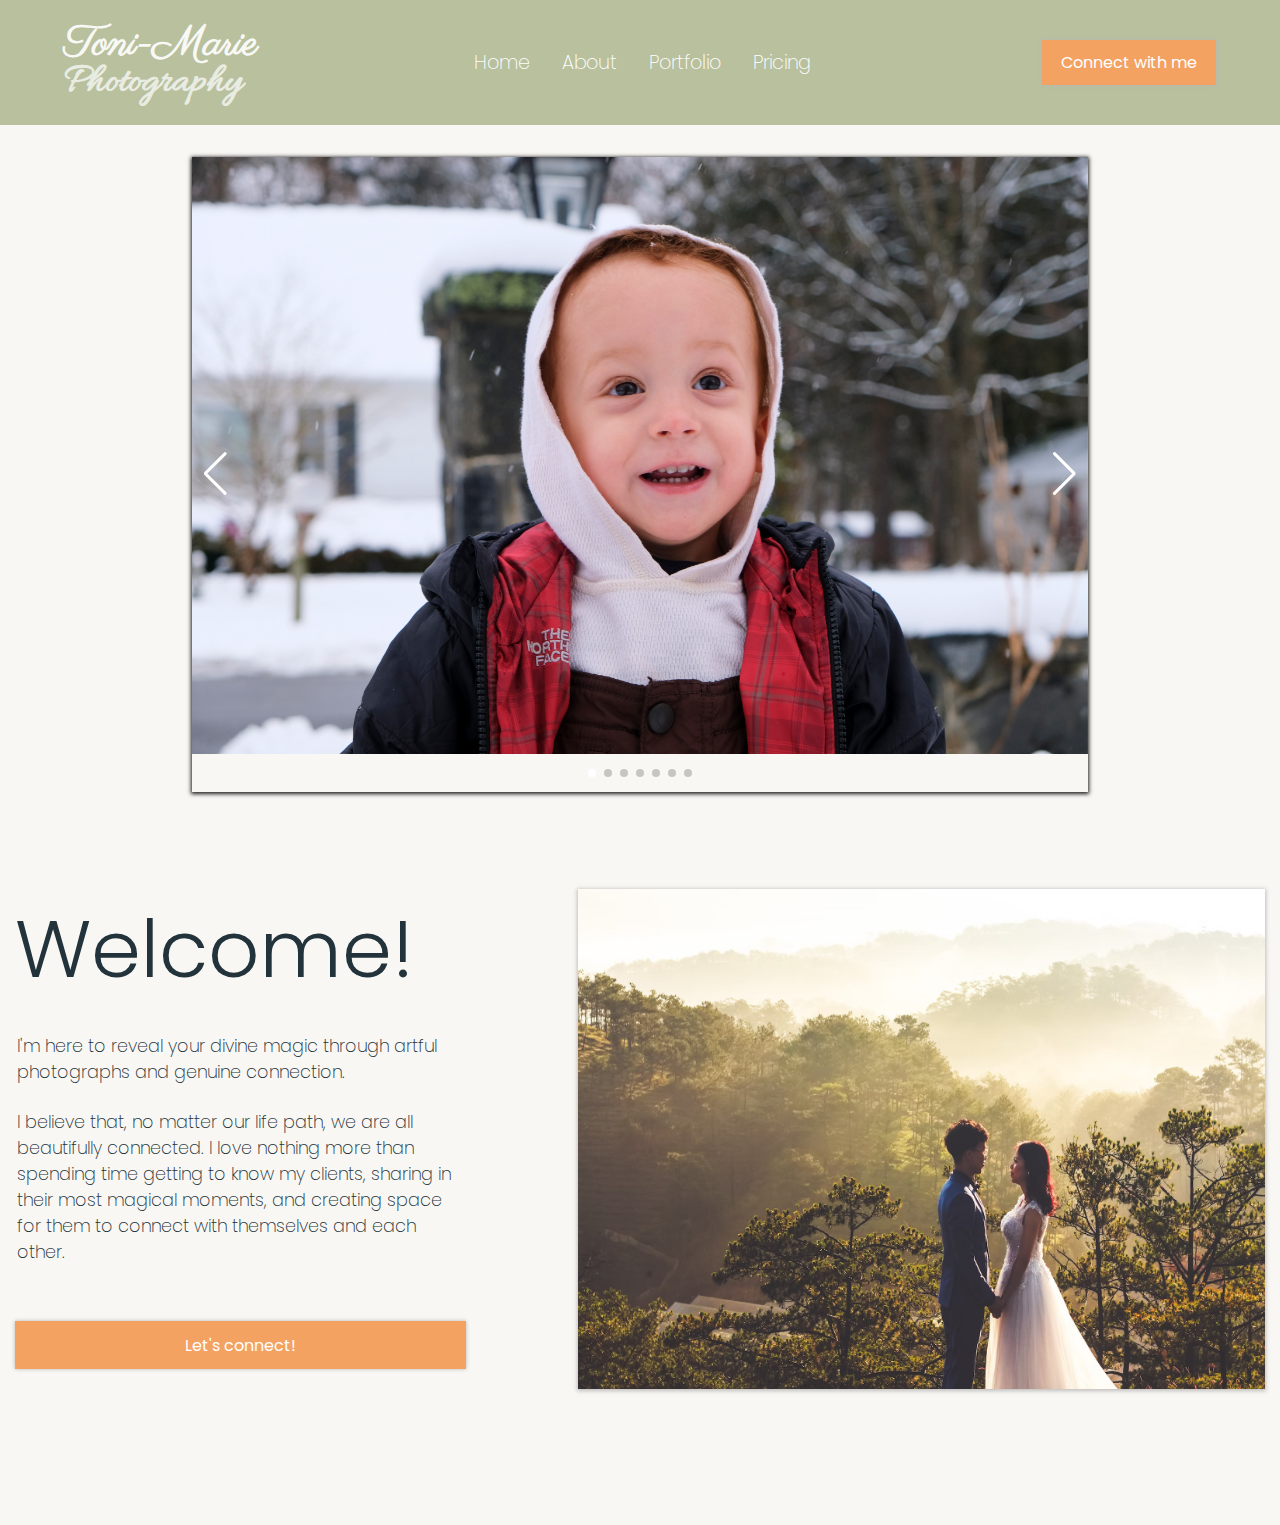
==== index.html @ c8ba49bc "Create Image slider section and Welcome section" ====
<!DOCTYPE html>
<html lang="en">
  <head>
    <meta charset="UTF-8" />
    <meta http-equiv="X-UA-Compatible" content="IE=edge" />
    <link rel="preconnect" href="https://fonts.googleapis.com" />
    <link rel="preconnect" href="https://fonts.gstatic.com" crossorigin />
    <link href="https://fonts.googleapis.com/css2?family=Poppins:wght@200;300;400;500;600;700&display=swap" rel="stylesheet" />

    <link rel="preconnect" href="https://fonts.googleapis.com" />
    <link rel="preconnect" href="https://fonts.gstatic.com" crossorigin />
    <link href="https://fonts.googleapis.com/css2?family=Parisienne&display=swap" rel="stylesheet" />

    <link rel="preconnect" href="https://fonts.googleapis.com" />
    <link rel="preconnect" href="https://fonts.gstatic.com" crossorigin />
    <link href="https://fonts.googleapis.com/css2?family=Allura&display=swap" rel="stylesheet" />
    <link rel="stylesheet" href="https://cdnjs.cloudflare.com/ajax/libs/font-awesome/6.3.0/css/all.min.css" integrity="sha512-SzlrxWUlpfuzQ+pcUCosxcglQRNAq/DZjVsC0lE40xsADsfeQoEypE+enwcOiGjk/bSuGGKHEyjSoQ1zVisanQ==" crossorigin="anonymous" referrerpolicy="no-referrer" />
    <link rel="stylesheet" href="https://cdn.jsdelivr.net/npm/swiper@9/swiper-bundle.min.css" />
    <link rel="stylesheet" href="styles.css" />
    <title>Toni-Marie Photography`</title>
  </head>

  <body>
    <!-- Main Header -->
    <header class="container">
      <section>
        <nav>
          <h3 class="logo-1">Toni-Marie</h3>
          <h3 class="logo-2">Photography</h3>
        </nav>
        <ul>
          <li><a href="">Home</a></li>
          <li><a href="">About</a></li>
          <li><a href="">Portfolio</a></li>
          <li><a href="">Pricing</a></li>
        </ul>
        <div class="connect">
          <i class="fa-brands fa-instagram"></i>
          <button>Connect with me</button>
        </div>
      </section>
    </header>
    <div class="sub-header">
      <!-- Slider main container -->
      <div class="swiper">
        <!-- Additional required wrapper -->
        <div class="swiper-wrapper">
          <!-- Slides -->
          <div class="swiper-slide"><img src="img/DSCF1040.jpg" alt="" /></div>
          <div class="swiper-slide"><img src="img/DSCF0300.jpg" alt="" /></div>
          <div class="swiper-slide"><img src="img/DSCF0718.jpg" alt="" /></div>
          <div class="swiper-slide"><img src="img/DSCF1180.jpg" alt="" /></div>
          <div class="swiper-slide"><img src="img/DSCF1024.jpg" alt="" /></div>
          <div class="swiper-slide"><img src="img/DSCF0288.jpg" alt="" /></div>
          <div class="swiper-slide"><img src="img/DSCF0572.jpg" alt="" /></div>
        </div>
        <!-- If we need pagination -->
        <div class="swiper-pagination"></div>

        <!-- If we need navigation buttons -->
        <div class="swiper-button-prev"></div>
        <div class="swiper-button-next"></div>
      </div>
    </div>
    <!-- Main -->
    <main>
      <div class="container">
        <div class="img-container">
          <div class="main-text">
            <h1>Welcome!</h1>
            <p>I'm here to reveal your divine magic through artful photographs and genuine connection.</p>
            <p>I believe that, no matter our life path, we are all beautifully connected. I love nothing more than spending time getting to know my clients, sharing in their most magical moments, and creating space for them to connect with themselves and each other.</p>
            <button>Let's connect!</button>
          </div>
          <img src="img/main-tmp.avif" alt="" />
        </div>
      </div>
    </main>
    <script src="https://cdn.jsdelivr.net/npm/swiper@9/swiper-bundle.min.js"></script>
    <script src="main.js"></script>
  </body>
</html>
---- styles.css ----
* {
  box-sizing: border-box;
  margin: 0;
  padding: 0;
}

/* UTILS */
body {
  font-family: "Poppins", sans-serif;
}

.container {
  max-width: 1250px;
  margin: 0 auto;
}

a {
  color: #fff;
  text-decoration: none;
  cursor: pointer;
}

li {
  list-style: none;
}

button {
  cursor: pointer;
  border: none;
  font-family: "Poppins", sans-serif;
  color: #fff;
  background-color: #f4a261;
  box-shadow: 0px 0.1px 4px 0.1px #b7b6b6;
}

/* HEADER SECTION*/
header {
  height: 125px;
  min-width: 100%;
  background: #b8c09e;
}

header section {
  display: flex;
  height: 100%;
  /* width: 1350px; */
  width: 90%;
  margin: 0 auto;
  justify-content: space-between;
  align-items: center;
}

nav {
  height: 100%;

  display: flex;
  flex-direction: column;
  justify-content: center;
}

.logo-1 {
  color: #fff;
  font-size: 2.6rem;
  opacity: 0.9;
  font-family: "Parisienne", cursive;
}

.logo-2 {
  color: #fff;
  font-size: 2.6rem;
  opacity: 0.7;
  font-family: "Allura", cursive;
  margin-top: -1rem;
}

ul {
  display: flex;
  gap: 2rem;
  font-size: 1.2rem;
  font-weight: 200;
}

ul li a:hover {
  color: #383838;
  border-bottom: 1px solid #383838;
}

.connect {
  display: flex;
  align-items: center;
}

header i {
  font-size: 1.5rem;
  color: #fff;
  cursor: pointer;
}

.connect button {
  margin-left: 1rem;
  padding: 0.6rem 1.2rem;
  font-size: 1rem;
}

button:hover {
  background-color: #ee9f5f;
}

/* Sub header */
.sub-header {
  padding-top: 2rem;
  height: 700px;
  width: 100%;
  background-color: #f9f7f3;

  display: flex;
  justify-content: center;
}

.swiper {
  width: 70%;
  height: 95%;
  box-shadow: 0px 1px 4px 1px #1d1d1c;
}

.swiper-slide img {
  width: 100%;
}

.swiper-button-prev,
.swiper-button-next {
  color: #fff;
}

.swiper-pagination-bullet-active {
  background-color: #fff;
}

/* Main */
main {
  height: 700px;
  background-color: #f9f7f3;
  margin: 0 auto;
}

.img-container {
  display: flex;
  justify-content: space-around;

  height: 700px;
  gap: 7rem;
  padding-top: 4rem;
}

.main-text {
  display: flex;
  flex-direction: column;
  height: 500px;
  gap: 1.5rem;
  color: #22333b;
}

.main-text h1 {
  font-size: 5rem;
  font-weight: 300;
}

.main-text p {
  font-size: 1.1rem;
  font-weight: 200;
  padding-left: 2px;
}

.main-text button {
  height: 48px;
  margin-top: 2rem;
  font-size: 1rem;
}

.img-container img {
  height: 500px;
  width: 55%;
  box-shadow: 0px 1px 4px 1px #bebebd;
}
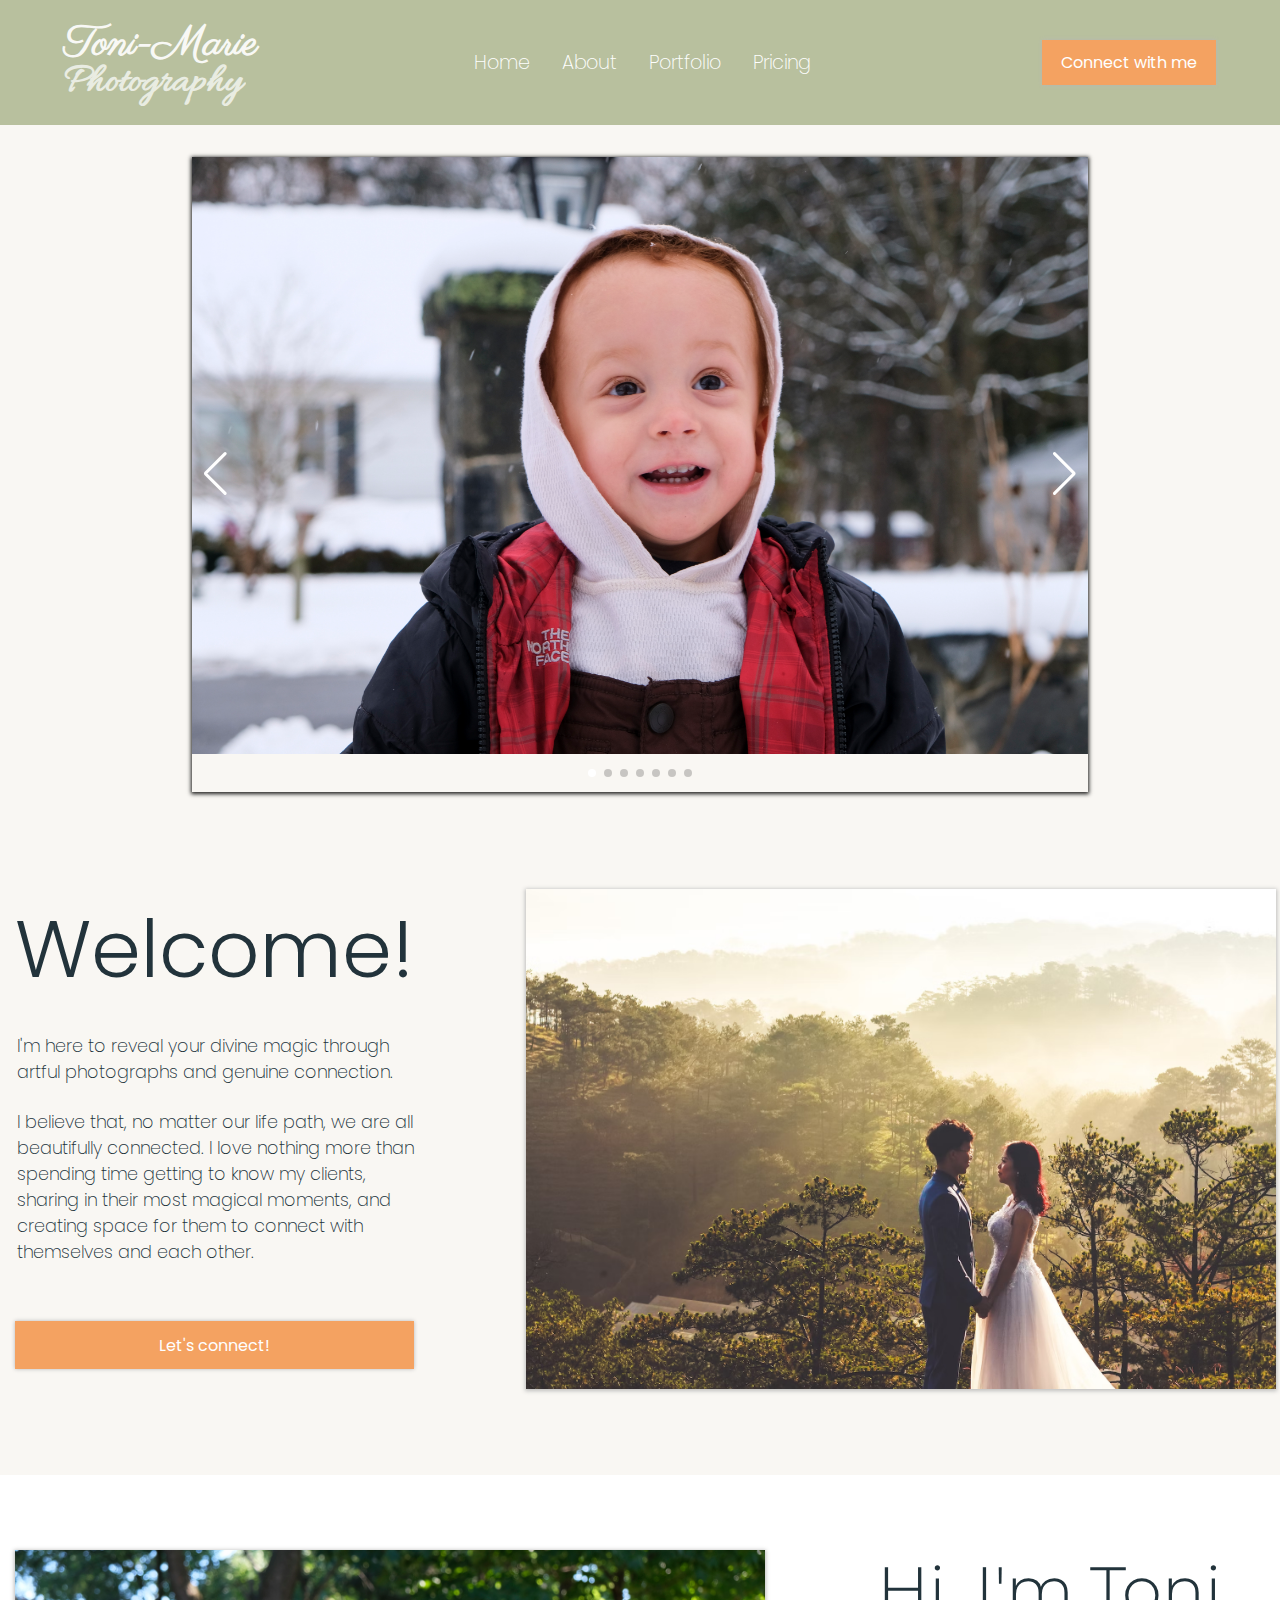
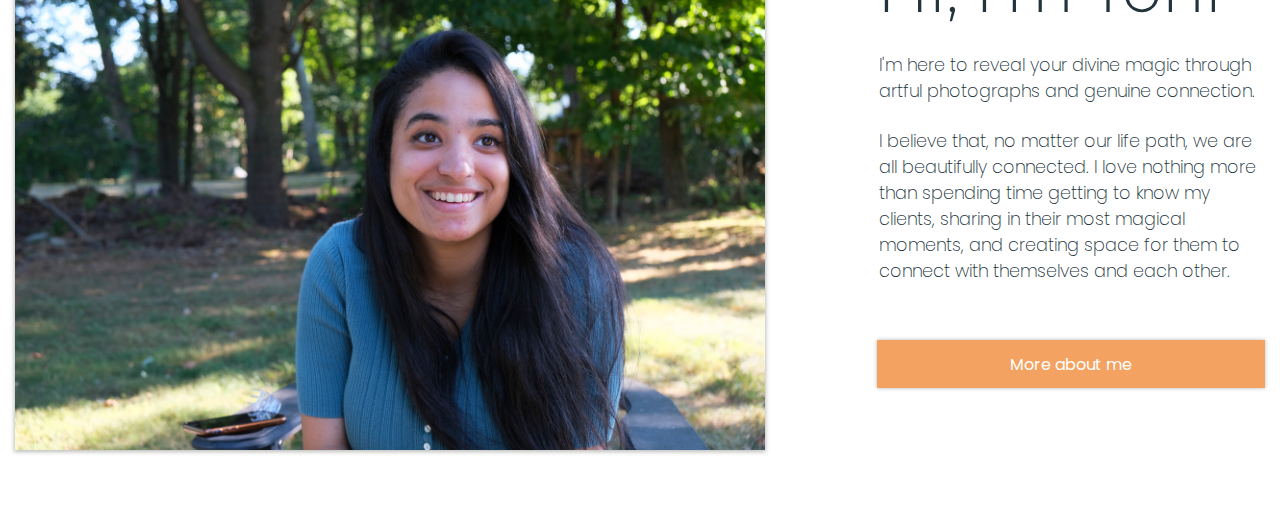
==== commit a71ecbc2: "Create and style About section" ====
--- a/index.html
+++ b/index.html
@@ -76,6 +76,17 @@
         </div>
       </div>
     </main>
+    <div class="about">
+      <div class="container">
+        <img src="img/DSCF0630.jpg" alt="" />
+        <div class="about-text">
+          <h1>Hi, I'm Toni</h1>
+          <p>I'm here to reveal your divine magic through artful photographs and genuine connection.</p>
+          <p>I believe that, no matter our life path, we are all beautifully connected. I love nothing more than spending time getting to know my clients, sharing in their most magical moments, and creating space for them to connect with themselves and each other.</p>
+          <button>More about me</button>
+        </div>
+      </div>
+    </div>
     <script src="https://cdn.jsdelivr.net/npm/swiper@9/swiper-bundle.min.js"></script>
     <script src="main.js"></script>
   </body>
--- a/styles.css
+++ b/styles.css
@@ -1,3 +1,5 @@
+@import url("https://fonts.googleapis.com/css2?family=Montserrat:wght@300;400;500;600;700&display=swap");
+
 * {
   box-sizing: border-box;
   margin: 0;
@@ -138,7 +140,7 @@
 
 /* Main */
 main {
-  height: 700px;
+  height: 650px;
   background-color: #f9f7f3;
   margin: 0 auto;
 }
@@ -147,7 +149,7 @@
   display: flex;
   justify-content: space-around;
 
-  height: 700px;
+  height: 650px;
   gap: 7rem;
   padding-top: 4rem;
 }
@@ -179,6 +181,52 @@
 
 .img-container img {
   height: 500px;
-  width: 55%;
+  width: 60%;
   box-shadow: 0px 1px 4px 1px #bebebd;
 }
+
+/* About */
+.about {
+  height: 650px;
+}
+
+.about .container {
+  height: 100%;
+  display: flex;
+  align-items: center;
+  justify-content: space-around;
+  gap: 7rem;
+  /* padding-top: 4rem; */
+}
+
+.about .container img {
+  height: 500px;
+  width: 60%;
+  box-shadow: 0px 1px 4px 1px #bebebd;
+}
+
+.about-text {
+  display: flex;
+  flex-direction: column;
+  height: 500px;
+  gap: 1.5rem;
+  color: #22333b;
+}
+
+.about-text h1 {
+  font-size: 4rem;
+  font-weight: 300;
+  font-family: "Montserrat", sans-serif;
+}
+
+.about-text p {
+  font-size: 1.1rem;
+  font-weight: 200;
+  padding-left: 2px;
+}
+
+.about-text button {
+  height: 48px;
+  margin-top: 2rem;
+  font-size: 1rem;
+}
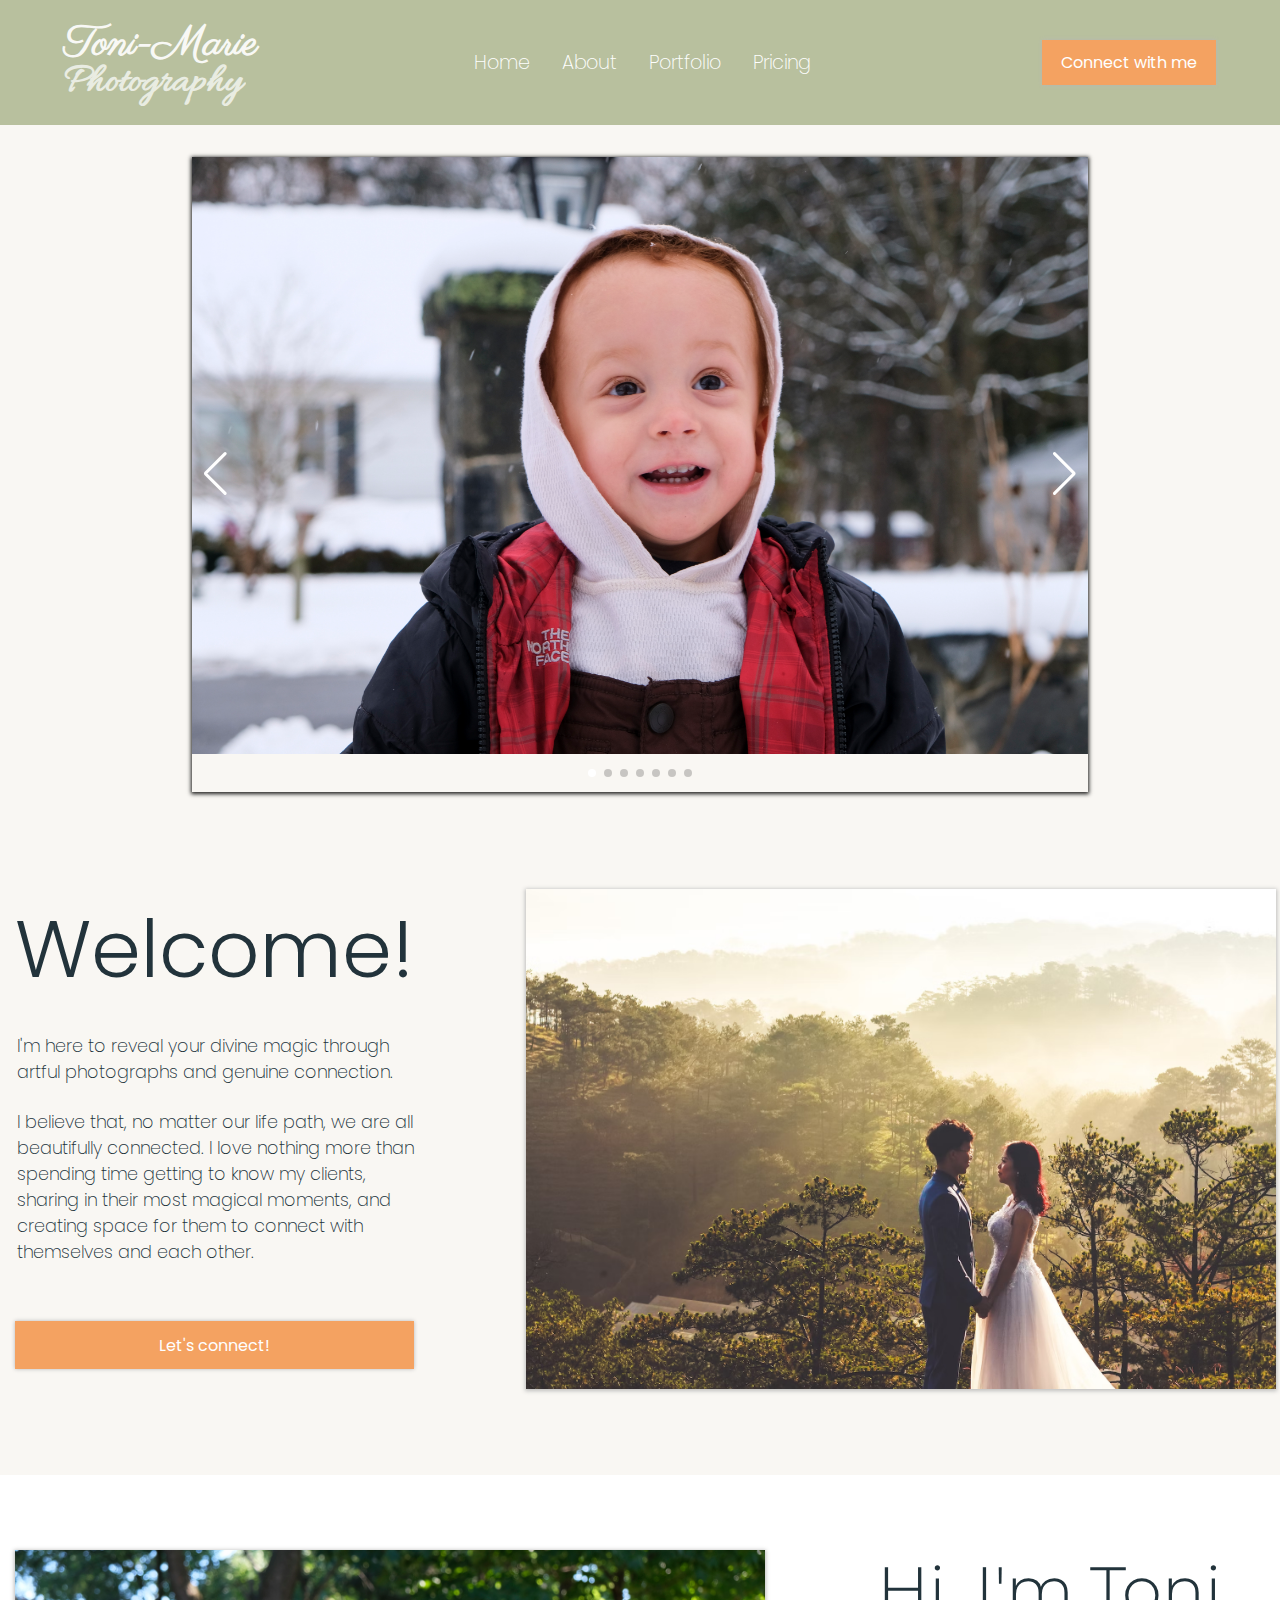
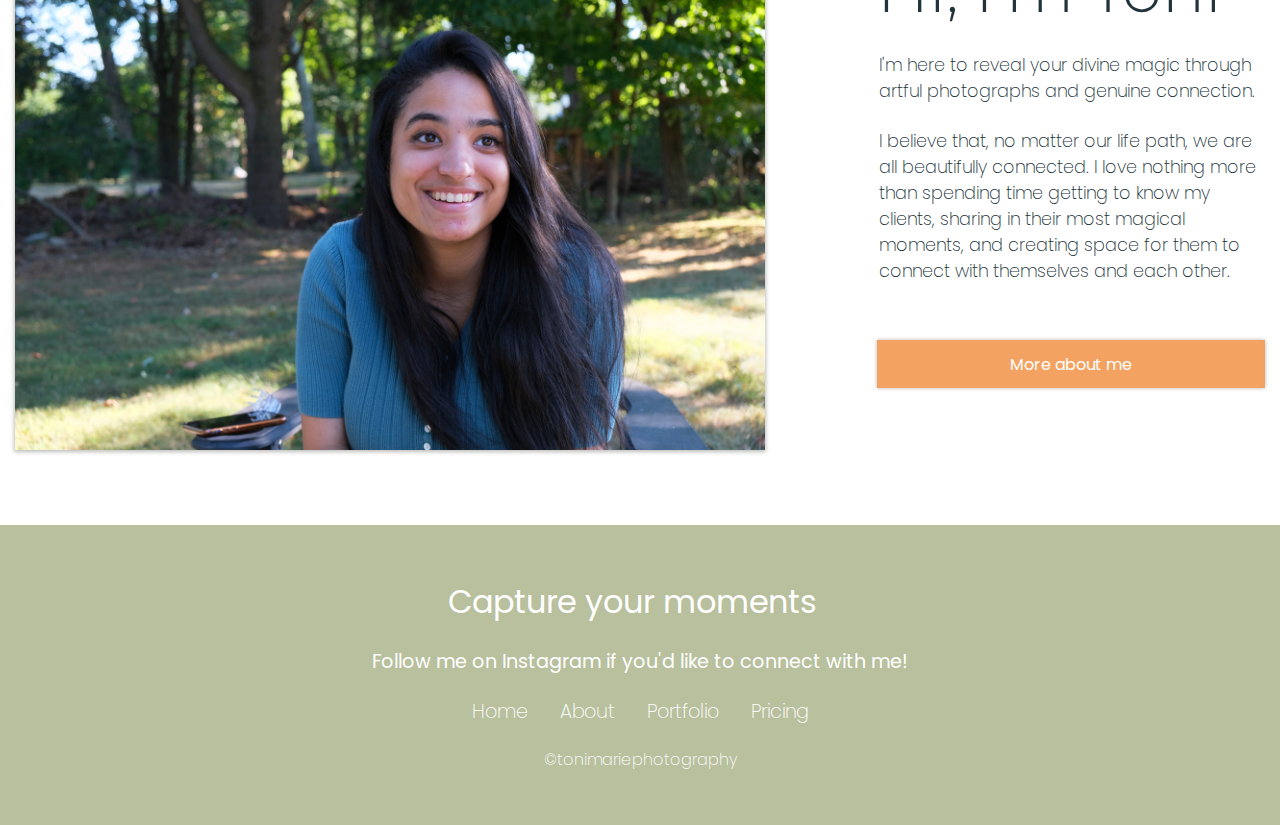
==== commit 24c55169: "Create and style Footer section" ====
--- a/index.html
+++ b/index.html
@@ -87,6 +87,22 @@
         </div>
       </div>
     </div>
+    <footer>
+      <div class="container">
+        <div class="capture">
+          <h2>Capture your moments</h2>
+          <i class="fa-regular fa-heart"></i>
+        </div>
+        <h3>Follow me on Instagram if you'd like to connect with me!</h3>
+        <ul>
+          <li><a href="">Home</a></li>
+          <li><a href="">About</a></li>
+          <li><a href="">Portfolio</a></li>
+          <li><a href="">Pricing</a></li>
+        </ul>
+        <p>©tonimariephotography</p>
+      </div>
+    </footer>
     <script src="https://cdn.jsdelivr.net/npm/swiper@9/swiper-bundle.min.js"></script>
     <script src="main.js"></script>
   </body>
--- a/styles.css
+++ b/styles.css
@@ -84,7 +84,7 @@
 
 ul li a:hover {
   color: #383838;
-  border-bottom: 1px solid #383838;
+  /* border-bottom: 1px solid #383838; */
 }
 
 .connect {
@@ -230,3 +230,44 @@
   margin-top: 2rem;
   font-size: 1rem;
 }
+
+/* Footer */
+footer {
+  background-color: #b8c09e;
+  height: 300px;
+}
+
+footer .container {
+  width: 100%;
+  height: 100%;
+  display: flex;
+  flex-direction: column;
+  justify-content: center;
+  align-items: center;
+  gap: 1.3rem;
+  color: #fff;
+}
+
+.capture {
+  display: flex;
+  align-items: center;
+  gap: 1rem;
+}
+
+.capture h2 {
+  font-size: 2rem;
+  font-weight: 400;
+}
+
+.capture i {
+  font-size: 1.5rem;
+}
+
+footer .container h3 {
+  font-size: 1.2rem;
+  font-weight: 400;
+}
+
+footer .container p {
+  font-weight: 200;
+}
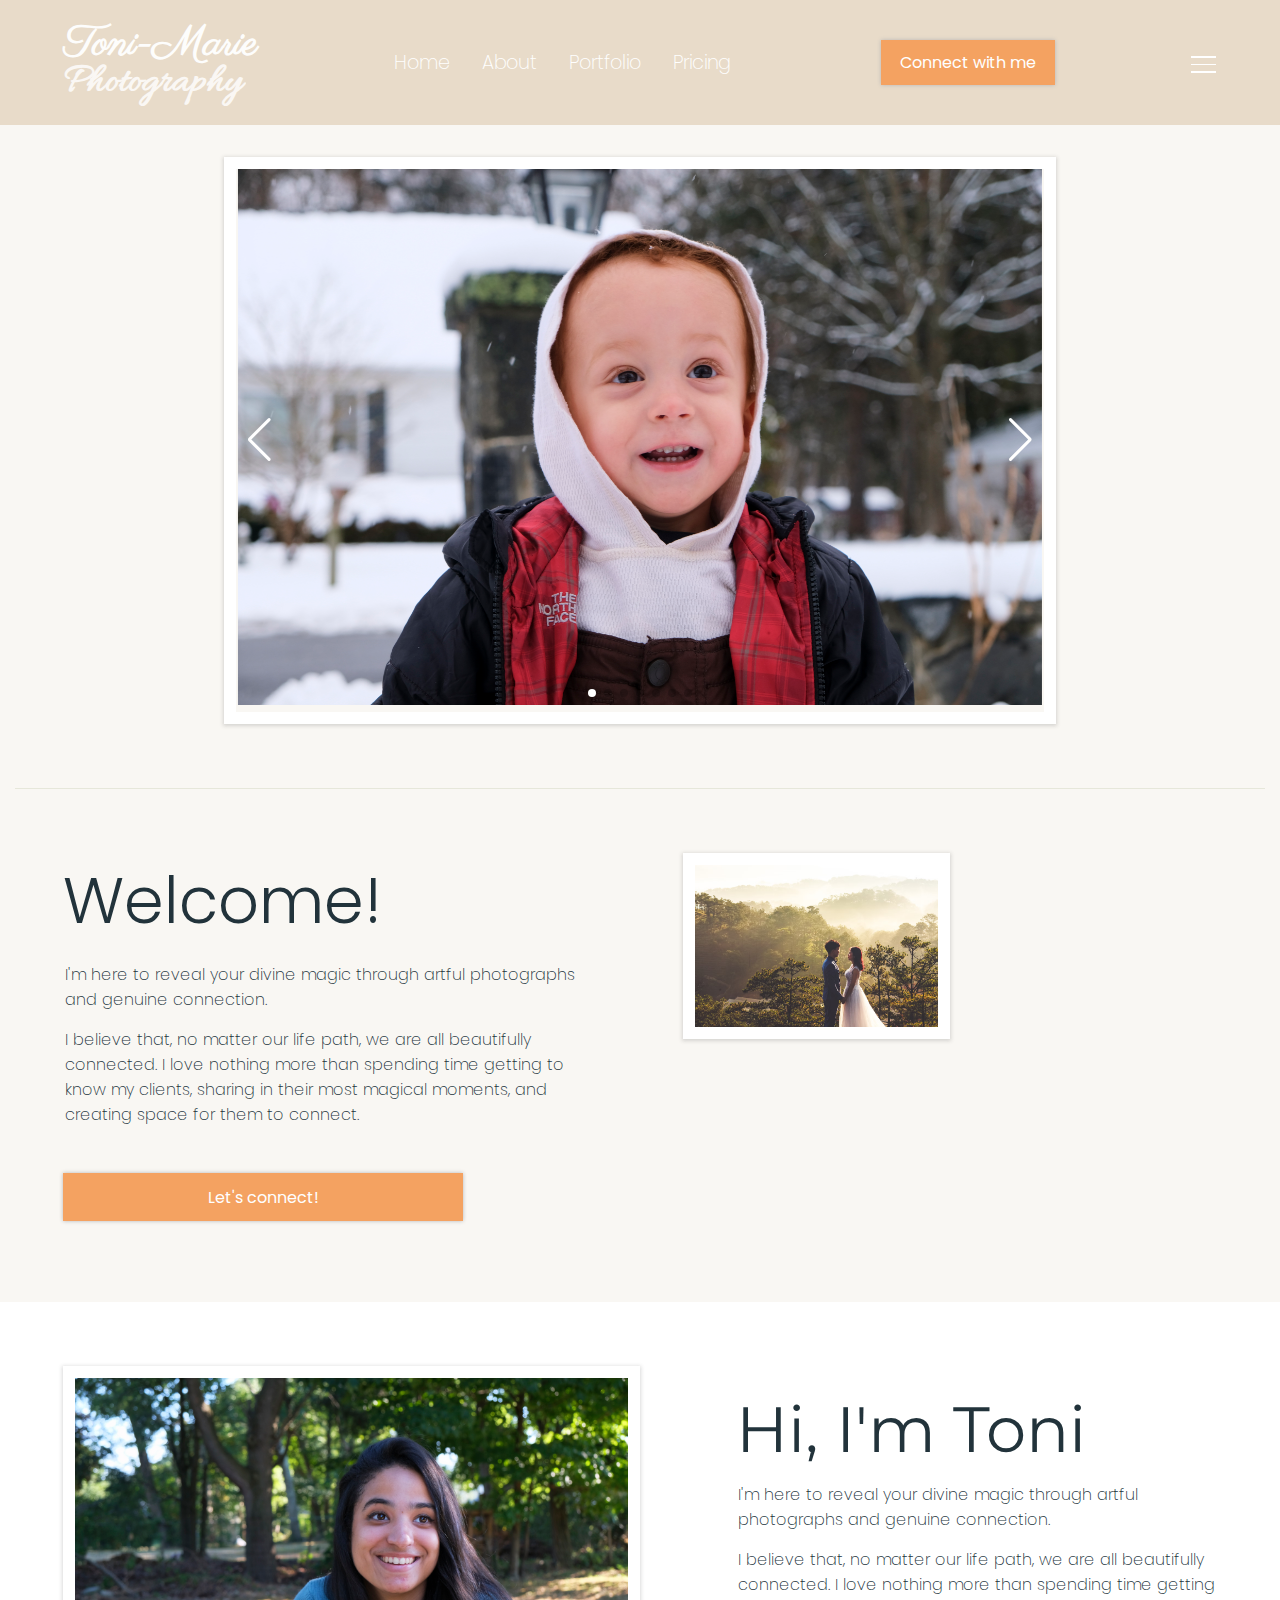
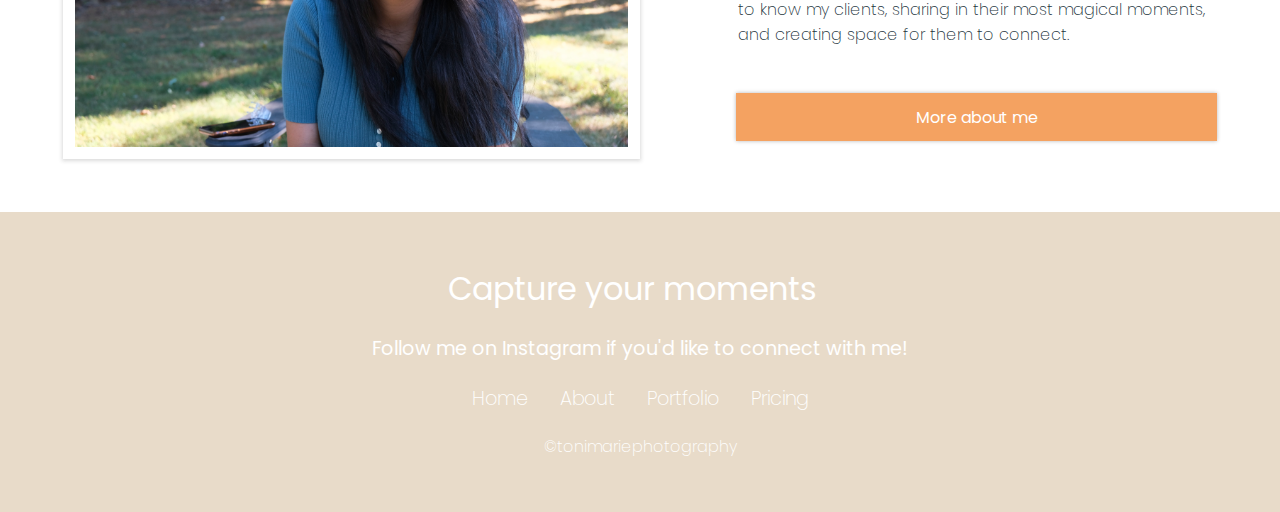
==== commit ac402f0a: "Fix website mobile and desktop responsiveness" ====
--- a/index.html
+++ b/index.html
@@ -1,6 +1,7 @@
 <!DOCTYPE html>
 <html lang="en">
   <head>
+    <meta name="viewport" content="width=device-width, initial-scale=1" />
     <meta charset="UTF-8" />
     <meta http-equiv="X-UA-Compatible" content="IE=edge" />
     <link rel="preconnect" href="https://fonts.googleapis.com" />
@@ -38,6 +39,9 @@
           <i class="fa-brands fa-instagram"></i>
           <button>Connect with me</button>
         </div>
+        <div class="hamburger" id="hamburger">
+          <div class="bar"></div>
+        </div>
       </section>
     </header>
     <div class="sub-header">
@@ -65,13 +69,13 @@
     <!-- Main -->
     <main>
       <div class="container">
-        <div class="img-container">
-          <div class="main-text">
-            <h1>Welcome!</h1>
-            <p>I'm here to reveal your divine magic through artful photographs and genuine connection.</p>
-            <p>I believe that, no matter our life path, we are all beautifully connected. I love nothing more than spending time getting to know my clients, sharing in their most magical moments, and creating space for them to connect with themselves and each other.</p>
-            <button>Let's connect!</button>
-          </div>
+        <div class="main-text">
+          <h1>Welcome!</h1>
+          <p>I'm here to reveal your divine magic through artful photographs and genuine connection.</p>
+          <p>I believe that, no matter our life path, we are all beautifully connected. I love nothing more than spending time getting to know my clients, sharing in their most magical moments, and creating space for them to connect.</p>
+          <button>Let's connect!</button>
+        </div>
+        <div class="main-img-container">
           <img src="img/main-tmp.avif" alt="" />
         </div>
       </div>
@@ -82,7 +86,7 @@
         <div class="about-text">
           <h1>Hi, I'm Toni</h1>
           <p>I'm here to reveal your divine magic through artful photographs and genuine connection.</p>
-          <p>I believe that, no matter our life path, we are all beautifully connected. I love nothing more than spending time getting to know my clients, sharing in their most magical moments, and creating space for them to connect with themselves and each other.</p>
+          <p>I believe that, no matter our life path, we are all beautifully connected. I love nothing more than spending time getting to know my clients, sharing in their most magical moments, and creating space for them to connect.</p>
           <button>More about me</button>
         </div>
       </div>
--- a/styles.css
+++ b/styles.css
@@ -39,7 +39,8 @@
 header {
   height: 125px;
   min-width: 100%;
-  background: #b8c09e;
+  /* background: #b8c09e; */
+  background: #e8dbc9;
 }
 
 header section {
@@ -63,19 +64,19 @@
 .logo-1 {
   color: #fff;
   font-size: 2.6rem;
-  opacity: 0.9;
+  opacity: 0.95;
   font-family: "Parisienne", cursive;
 }
 
 .logo-2 {
   color: #fff;
   font-size: 2.6rem;
-  opacity: 0.7;
+  opacity: 0.8;
   font-family: "Allura", cursive;
   margin-top: -1rem;
 }
 
-ul {
+header ul {
   display: flex;
   gap: 2rem;
   font-size: 1.2rem;
@@ -111,7 +112,9 @@
 /* Sub header */
 .sub-header {
   padding-top: 2rem;
-  height: 700px;
+  padding-bottom: 4rem;
+
+  height: auto;
   width: 100%;
   background-color: #f9f7f3;
 
@@ -120,13 +123,15 @@
 }
 
 .swiper {
-  width: 70%;
-  height: 95%;
-  box-shadow: 0px 1px 4px 1px #1d1d1c;
+  width: 65%;
+  height: 625px;
+  border: 12px solid white;
+  box-shadow: 0px 1px 4px 1px #1d1d1c29;
 }
 
 .swiper-slide img {
-  width: 100%;
+  width: 99.5%;
+  margin-left: 2px;
 }
 
 .swiper-button-prev,
@@ -140,18 +145,21 @@
 
 /* Main */
 main {
-  height: 650px;
+  /* height: 690px; */
+  padding-bottom: 4rem;
   background-color: #f9f7f3;
   margin: 0 auto;
 }
 
-.img-container {
+main .container {
+  margin: 0 auto;
   display: flex;
   justify-content: space-around;
 
-  height: 650px;
+  /* height: 650px; */
   gap: 7rem;
   padding-top: 4rem;
+  border-top: 1px solid #b8c09e4a;
 }
 
 .main-text {
@@ -179,10 +187,10 @@
   font-size: 1rem;
 }
 
-.img-container img {
+main .container img {
   height: 500px;
-  width: 60%;
-  box-shadow: 0px 1px 4px 1px #bebebd;
+  border: 12px solid white;
+  box-shadow: 0px 1px 4px 1px #1d1d1c29;
 }
 
 /* About */
@@ -193,19 +201,21 @@
 .about .container {
   height: 100%;
   display: flex;
-  align-items: center;
+  /* align-items: center; */
   justify-content: space-around;
   gap: 7rem;
-  /* padding-top: 4rem; */
+  padding-top: 4rem;
 }
 
 .about .container img {
   height: 500px;
   width: 60%;
-  box-shadow: 0px 1px 4px 1px #bebebd;
+  border: 12px solid white;
+  box-shadow: 0px 1px 4px 1px #1d1d1c29;
 }
 
 .about-text {
+  padding-top: 1.5rem;
   display: flex;
   flex-direction: column;
   height: 500px;
@@ -215,7 +225,7 @@
 
 .about-text h1 {
   font-size: 4rem;
-  font-weight: 300;
+  font-weight: 400;
   font-family: "Montserrat", sans-serif;
 }
 
@@ -233,7 +243,7 @@
 
 /* Footer */
 footer {
-  background-color: #b8c09e;
+  background: #e8dbc9;
   height: 300px;
 }
 
@@ -268,6 +278,379 @@
   font-weight: 400;
 }
 
+footer ul {
+  display: flex;
+  gap: 2rem;
+  font-size: 1.2rem;
+  font-weight: 200;
+}
+
 footer .container p {
   font-weight: 200;
 }
+
+/* HAMBURGER */
+.hamburger {
+  display: block;
+  width: 25px;
+  height: 25px;
+  cursor: pointer;
+  background-color: #fff;
+
+  appearance: none;
+  background: none;
+  outline: none;
+  border: none;
+}
+
+.hamburger .bar,
+.hamburger:after,
+.hamburger:before {
+  content: "";
+  display: block;
+  width: 100%;
+  height: 1.5px;
+  background-color: #fff;
+  margin: 6px 0px;
+  transition: 0.4s;
+}
+
+/* Small Laptops */
+@media (max-width: 1360px) {
+  /* Swiper */
+  .swiper {
+    height: fit-content;
+  }
+
+  /* Main */
+  main .container {
+    gap: 6rem;
+    padding: 0 3rem;
+    padding-top: 4rem;
+    height: 450px;
+  }
+
+  .main-text {
+    gap: 0.9rem;
+  }
+
+  .main-text h1 {
+    font-size: 4rem;
+  }
+
+  .main-text p {
+    font-size: 1rem;
+  }
+
+  main .container img {
+    height: fit-content;
+    width: 50%;
+  }
+
+  .main-text button {
+    width: 25rem;
+  }
+
+  /* About */
+  .about {
+    height: 510px;
+    padding-bottom: 4rem;
+  }
+
+  .about .container img {
+    height: fit-content;
+    width: 50%;
+  }
+
+  .about .container {
+    gap: 6rem;
+    padding: 0 3rem;
+    padding-top: 4rem;
+  }
+
+  .about-text {
+    gap: 0.9rem;
+  }
+
+  .about-text h1 {
+    font-size: 4rem;
+  }
+
+  .about-text p {
+    font-size: 1rem;
+  }
+}
+
+@media (max-width: 1200px) {
+  /* Main */
+  .main-text h1 {
+    font-size: 3.5rem;
+  }
+
+  .main-text p {
+    font-size: 0.9rem;
+  }
+
+  .main-text button {
+    margin-top: 1rem;
+  }
+
+  /* About */
+  .about {
+    height: 480px;
+    padding-bottom: 4rem;
+  }
+
+  .about-text h1 {
+    font-size: 3.5rem;
+  }
+
+  .about-text p {
+    font-size: 0.9rem;
+  }
+
+  .about-text button {
+    margin-top: 1rem;
+  }
+}
+
+@media (max-width: 1075px) {
+  .swiper {
+    margin-top: 2rem;
+  }
+
+  main .container img {
+    margin-top: 1rem;
+  }
+
+  .about .container img {
+    margin-top: 1rem;
+  }
+}
+
+@media (max-width: 1010px) {
+  header ul {
+    display: none;
+  }
+}
+
+@media (max-width: 1000px) {
+  /* MAIN */
+  main {
+    height: 1000px;
+  }
+
+  main .container {
+    flex-direction: column;
+    align-items: center;
+    justify-content: center;
+    /* border: 1px solid red; */
+    height: 100%;
+    gap: 2rem;
+    /* padding-bottom: 4rem; */
+  }
+
+  .main-text {
+    align-items: center;
+    width: 500px;
+    text-align: center;
+    /* height: 500px; */
+  }
+
+  main .container img {
+    height: 500px;
+    width: 90%;
+    box-shadow: 0px 1px 4px 1px #bebebd;
+  }
+
+  /* ABOUT */
+  .about {
+    height: 900px;
+  }
+
+  .about .container {
+    flex-direction: column;
+    align-items: center;
+    justify-content: center;
+    /* border: 1px solid red; */
+    height: 100%;
+    gap: 3rem;
+    /* padding-top: 6rem; */
+    /* padding-bottom: 4rem; */
+  }
+
+  .about-text {
+    align-items: center;
+    width: 500px;
+    text-align: center;
+    /* height: 500px; */
+  }
+
+  .about .container img {
+    height: 500px;
+    width: 90%;
+    box-shadow: 0px 1px 4px 1px #bebebd;
+  }
+
+  .about-text button {
+    width: 25rem;
+  }
+}
+
+@media (max-width: 870px) {
+  /* MAIN */
+  main {
+    height: 900px;
+  }
+
+  main .container img {
+    min-height: 400px;
+  }
+
+  /* ABOUT */
+  .about {
+    height: 900px;
+  }
+
+  .about .container {
+    padding-top: 3rem;
+  }
+
+  .about .container img {
+    min-height: 400px;
+  }
+}
+
+@media (max-width: 685px) {
+  header ul {
+    display: none;
+  }
+}
+
+@media (max-width: 515px) {
+  header {
+    height: 75px;
+  }
+
+  .logo-1 {
+    font-size: 1.8rem;
+  }
+
+  .logo-2 {
+    display: none;
+  }
+
+  .connect {
+    display: none;
+  }
+
+  /* SUB header */
+
+  .swiper {
+    width: auto;
+    height: 500px;
+    margin: 0 2rem;
+    border-top: none;
+    border: 12px solid white;
+    box-shadow: 0px 1px 4px 1px #1d1d1c29;
+    margin-top: 2rem;
+  }
+
+  .swiper-slide img {
+    width: 100%;
+    margin-left: 0;
+    height: 100%;
+
+    object-fit: cover;
+    object-position: 50% 50%;
+  }
+
+  /*  */
+
+  .main-text {
+    /* display: none; */
+    max-width: 100%;
+  }
+
+  /*  */
+  .about-text {
+    /* display: none; */
+    max-width: 100%;
+  }
+
+  /* MAIN */
+  main {
+    /* border: 1px solid red; */
+    height: 960px;
+    /* box-shadow: 0px 1px 4px 1px #1d1d1c29; */
+  }
+
+  main .container {
+    width: 100%;
+    /* border: 1px solid blue; */
+    height: 100%;
+    padding-top: 2rem;
+    border-top: ;
+  }
+
+  main .container img {
+    border: 12px solid white;
+    height: 200px;
+    width: 100%;
+
+    object-fit: cover;
+    object-position: 60% 50%;
+    /* box-shadow: 0px 1px 4px 1px #bebebd; */
+  }
+
+  .main-text button {
+    width: 15rem;
+  }
+
+  /* ABOUT */
+  .about {
+    /* border: 1px solid red; */
+    height: 1000px;
+    /* box-shadow: 0px 1px 4px 1px #1d1d1c29; */
+  }
+
+  .about .container {
+    width: 100%;
+    /* border: 1px solid blue; */
+    height: 100%;
+  }
+
+  .about .container img {
+    border: 12px solid white;
+    height: 200px;
+    width: 100%;
+
+    object-fit: cover;
+    object-position: 60% 50%;
+    /* box-shadow: 0px 1px 4px 1px #bebebd; */
+  }
+
+  .about-text {
+    padding-top: 0rem;
+  }
+
+  .about-text button {
+    width: 15rem;
+  }
+
+  /* FOOTER */
+  footer {
+    height: 280px;
+  }
+
+  .capture h2 {
+    font-size: 1rem;
+  }
+
+  footer .container h3 {
+    font-size: 1.1rem;
+    text-align: center;
+    max-width: 100%;
+    margin: 0 2rem;
+  }
+}
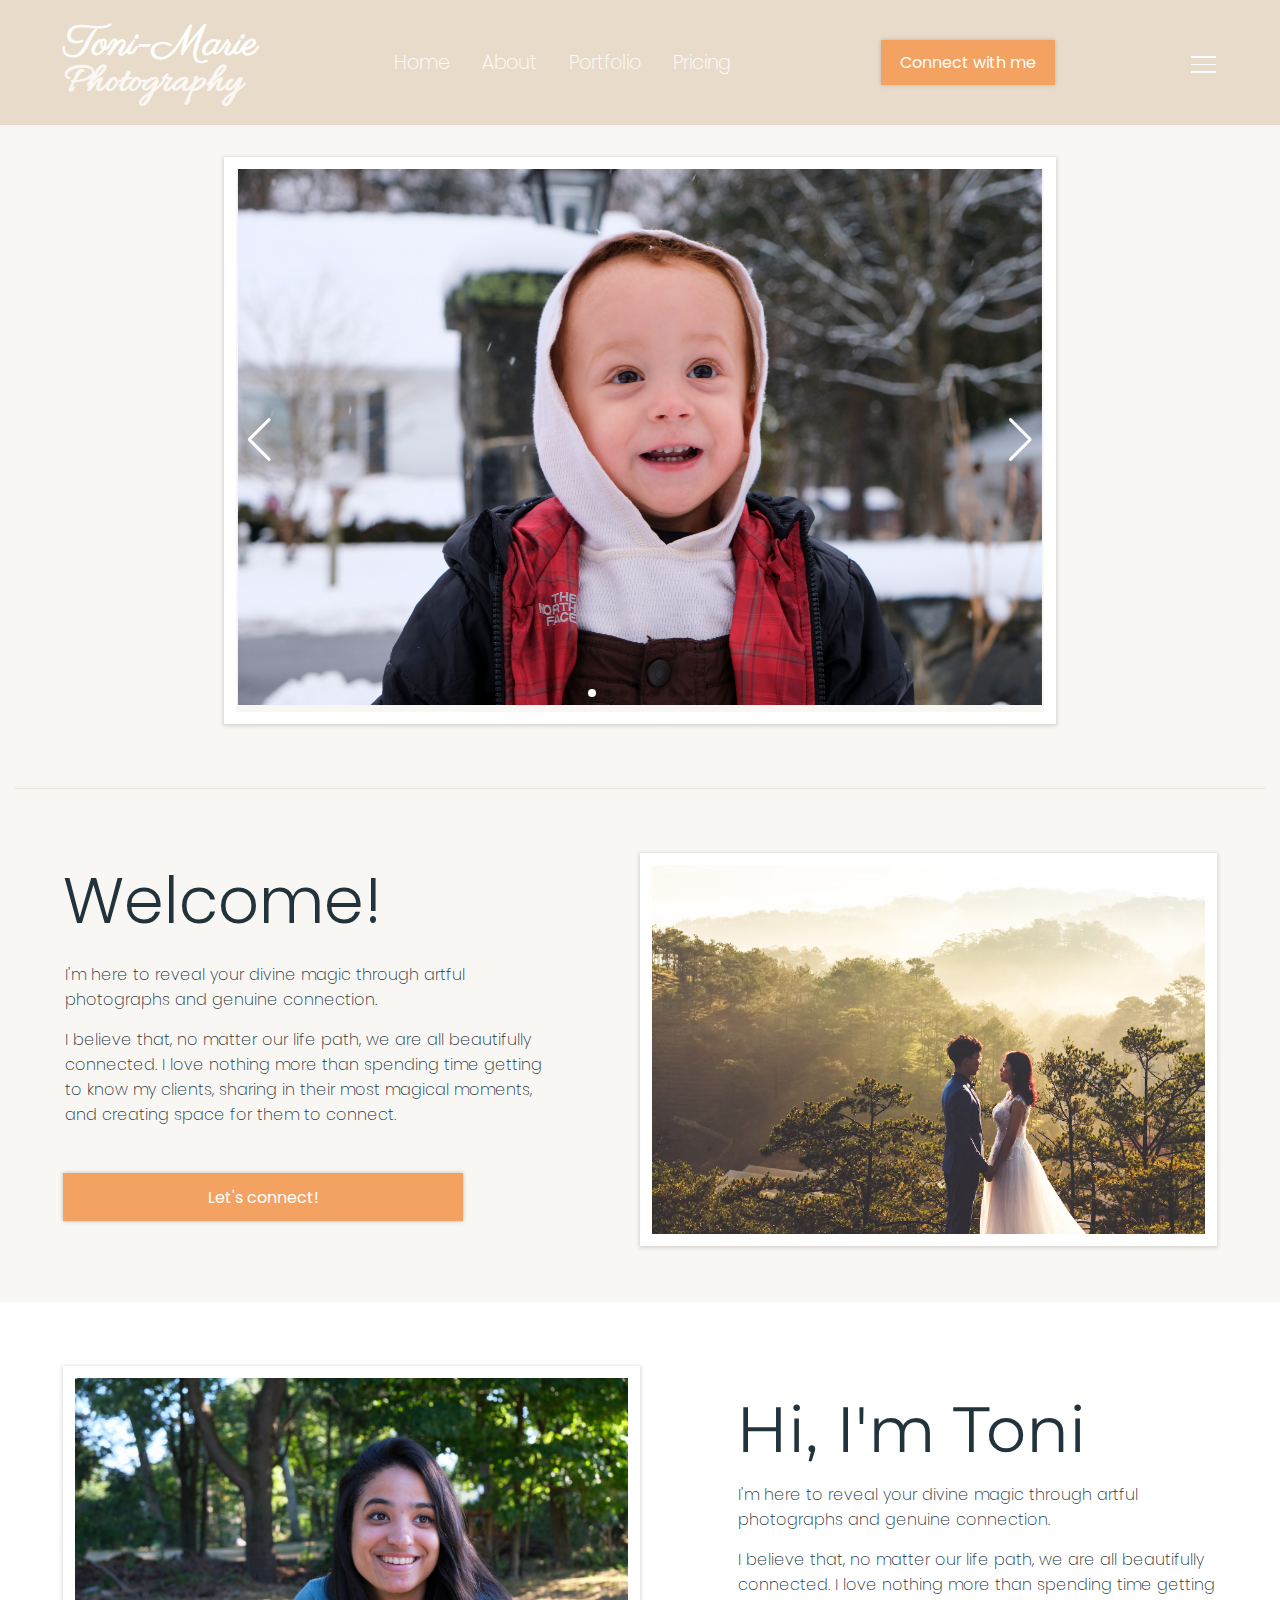
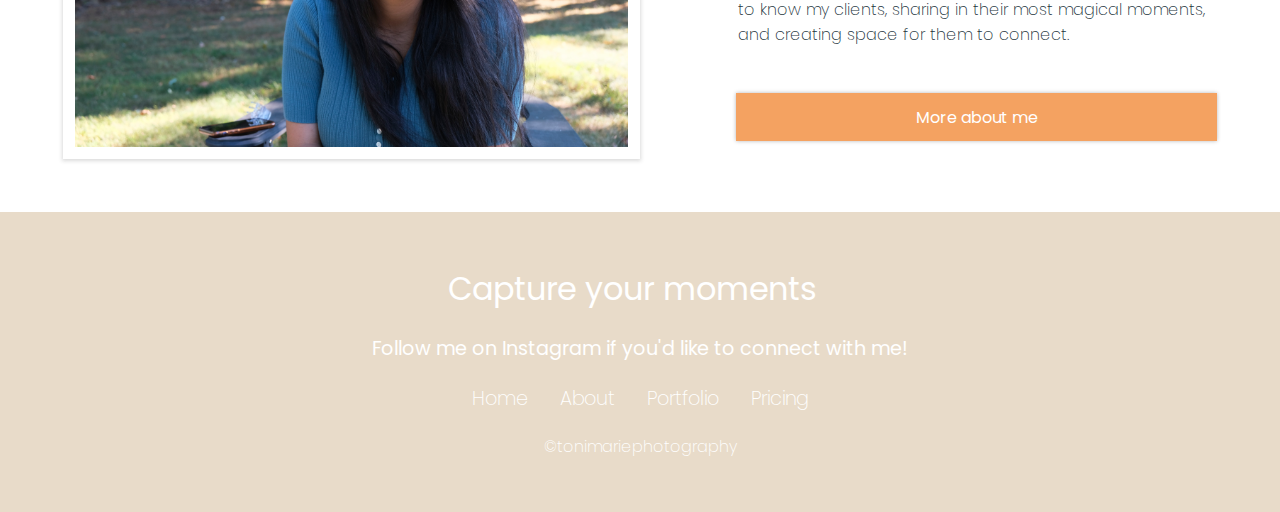
==== commit 296ef30f: "Fix website responsiveness" ====
--- a/index.html
+++ b/index.html
@@ -75,9 +75,8 @@
           <p>I believe that, no matter our life path, we are all beautifully connected. I love nothing more than spending time getting to know my clients, sharing in their most magical moments, and creating space for them to connect.</p>
           <button>Let's connect!</button>
         </div>
-        <div class="main-img-container">
-          <img src="img/main-tmp.avif" alt="" />
-        </div>
+
+        <img src="img/main-tmp.avif" alt="" />
       </div>
     </main>
     <div class="about">
--- a/styles.css
+++ b/styles.css
@@ -437,7 +437,7 @@
 @media (max-width: 1000px) {
   /* MAIN */
   main {
-    height: 1000px;
+    height: 925px;
   }
 
   main .container {
@@ -459,13 +459,13 @@
 
   main .container img {
     height: 500px;
-    width: 90%;
+    width: 650px;
     box-shadow: 0px 1px 4px 1px #bebebd;
   }
 
   /* ABOUT */
   .about {
-    height: 900px;
+    height: 950px;
   }
 
   .about .container {
@@ -474,8 +474,8 @@
     justify-content: center;
     /* border: 1px solid red; */
     height: 100%;
-    gap: 3rem;
-    /* padding-top: 6rem; */
+    gap: 2rem;
+    padding-top: 2.5rem;
     /* padding-bottom: 4rem; */
   }
 
@@ -488,7 +488,7 @@
 
   .about .container img {
     height: 500px;
-    width: 90%;
+    width: 650px;
     box-shadow: 0px 1px 4px 1px #bebebd;
   }
 
@@ -548,7 +548,7 @@
 
   .swiper {
     width: auto;
-    height: 500px;
+    height: 400px;
     margin: 0 2rem;
     border-top: none;
     border: 12px solid white;
@@ -581,7 +581,7 @@
   /* MAIN */
   main {
     /* border: 1px solid red; */
-    height: 960px;
+    height: 930px;
     /* box-shadow: 0px 1px 4px 1px #1d1d1c29; */
   }
 
@@ -590,7 +590,7 @@
     /* border: 1px solid blue; */
     height: 100%;
     padding-top: 2rem;
-    border-top: ;
+    /* border-top: ; */
   }
 
   main .container img {
@@ -603,6 +603,9 @@
     /* box-shadow: 0px 1px 4px 1px #bebebd; */
   }
 
+  .main-text {
+  }
+
   .main-text button {
     width: 15rem;
   }
@@ -610,7 +613,7 @@
   /* ABOUT */
   .about {
     /* border: 1px solid red; */
-    height: 1000px;
+    height: 910px;
     /* box-shadow: 0px 1px 4px 1px #1d1d1c29; */
   }
 
@@ -622,7 +625,7 @@
 
   .about .container img {
     border: 12px solid white;
-    height: 200px;
+    /* max-height: 400px; */
     width: 100%;
 
     object-fit: cover;
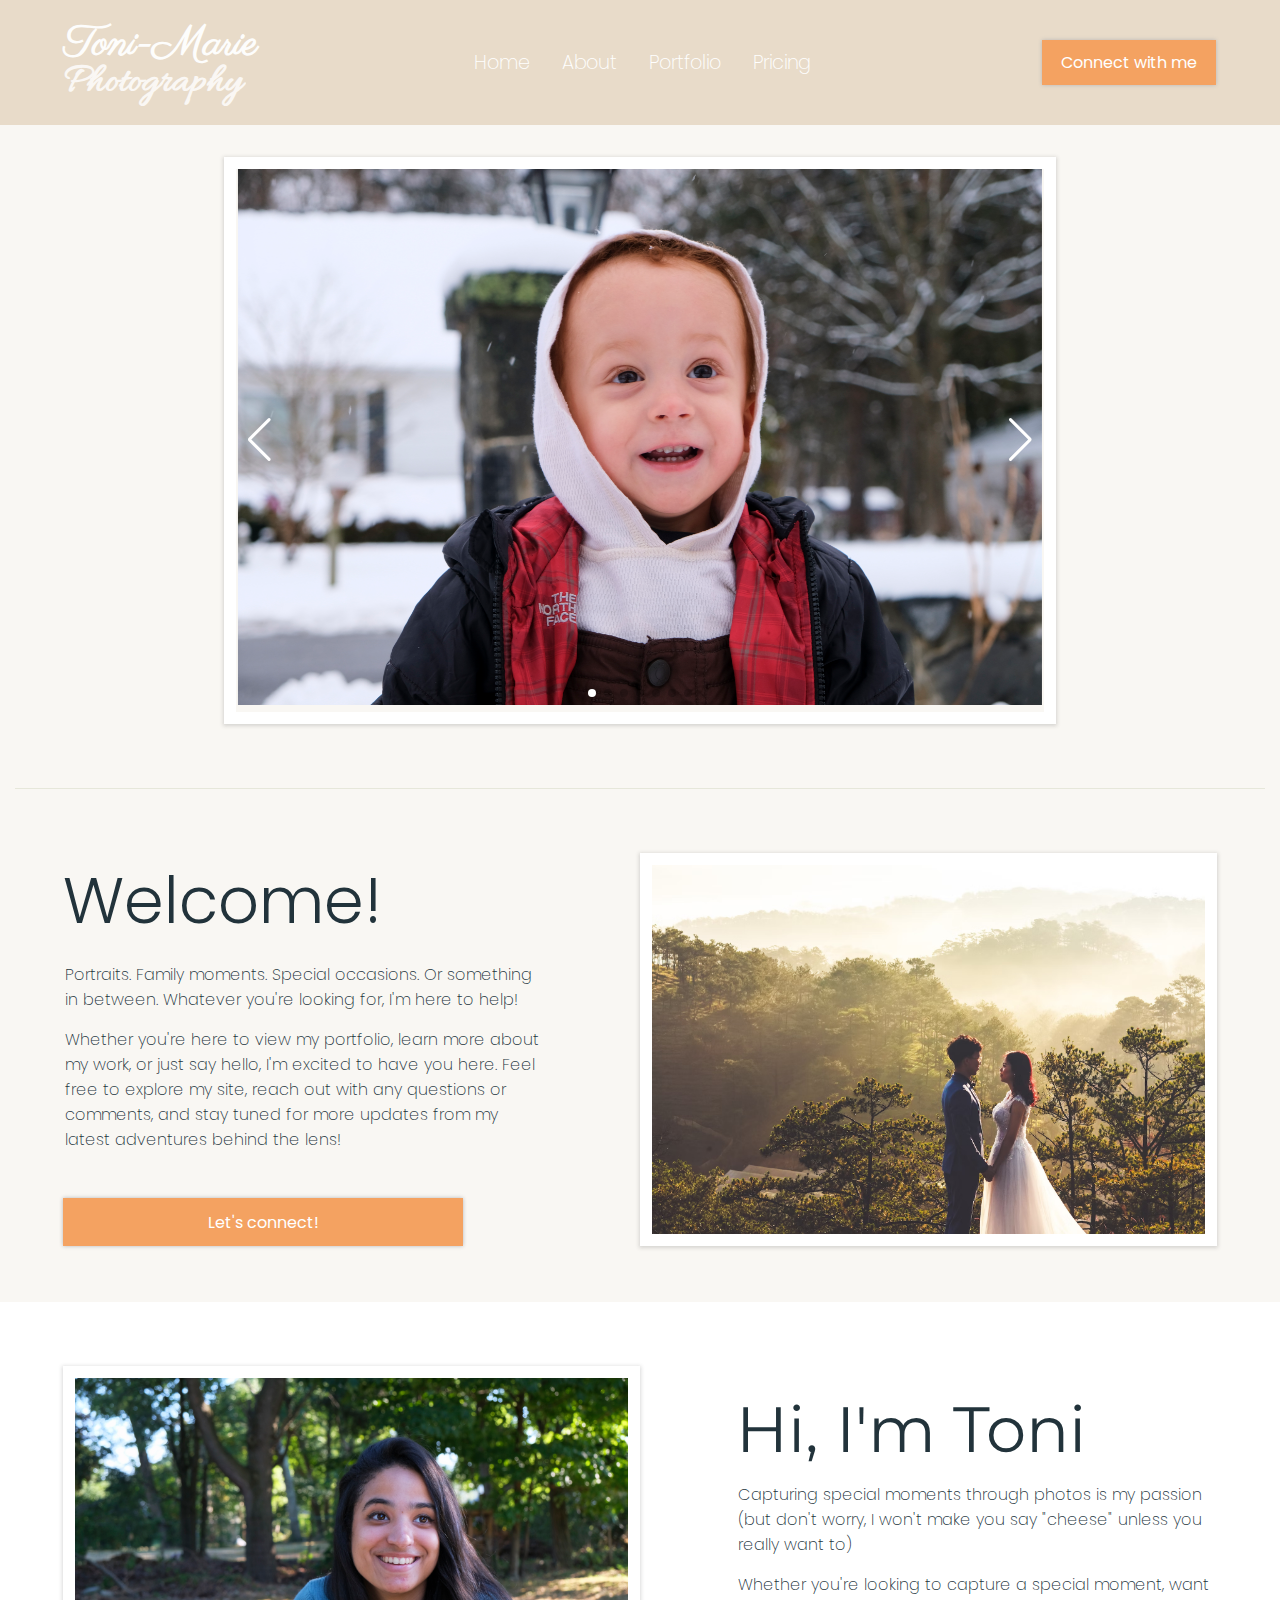
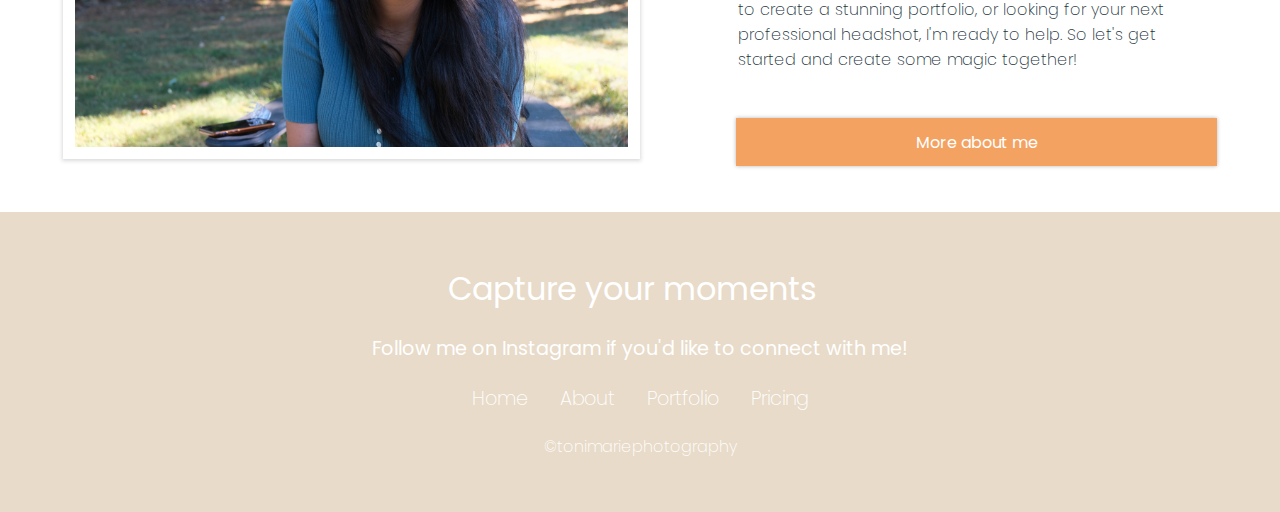
==== commit 447e58ea: "Edit Welcome Section and About Section text" ====
--- a/index.html
+++ b/index.html
@@ -71,8 +71,8 @@
       <div class="container">
         <div class="main-text">
           <h1>Welcome!</h1>
-          <p>I'm here to reveal your divine magic through artful photographs and genuine connection.</p>
-          <p>I believe that, no matter our life path, we are all beautifully connected. I love nothing more than spending time getting to know my clients, sharing in their most magical moments, and creating space for them to connect.</p>
+          <p>Portraits. Family moments. Special occasions. Or something in between. Whatever you're looking for, I'm here to help!</p>
+          <p>Whether you're here to view my portfolio, learn more about my work, or just say hello, I'm excited to have you here. Feel free to explore my site, reach out with any questions or comments, and stay tuned for more updates from my latest adventures behind the lens!</p>
           <button>Let's connect!</button>
         </div>
 
@@ -84,8 +84,8 @@
         <img src="img/DSCF0630.jpg" alt="" />
         <div class="about-text">
           <h1>Hi, I'm Toni</h1>
-          <p>I'm here to reveal your divine magic through artful photographs and genuine connection.</p>
-          <p>I believe that, no matter our life path, we are all beautifully connected. I love nothing more than spending time getting to know my clients, sharing in their most magical moments, and creating space for them to connect.</p>
+          <p>Capturing special moments through photos is my passion (but don't worry, I won't make you say "cheese" unless you really want to)</p>
+          <p>Whether you're looking to capture a special moment, want to create a stunning portfolio, or looking for your next professional headshot, I'm ready to help. So let's get started and create some magic together!</p>
           <button>More about me</button>
         </div>
       </div>
--- a/styles.css
+++ b/styles.css
@@ -191,6 +191,8 @@
   height: 500px;
   border: 12px solid white;
   box-shadow: 0px 1px 4px 1px #1d1d1c29;
+  object-fit: cover;
+  object-position: 50% 50%;
 }
 
 /* About */
@@ -212,6 +214,8 @@
   width: 60%;
   border: 12px solid white;
   box-shadow: 0px 1px 4px 1px #1d1d1c29;
+  object-fit: cover;
+  object-position: 50% 50%;
 }
 
 .about-text {
@@ -291,7 +295,7 @@
 
 /* HAMBURGER */
 .hamburger {
-  display: block;
+  display: none;
   width: 25px;
   height: 25px;
   cursor: pointer;
@@ -447,7 +451,7 @@
     /* border: 1px solid red; */
     height: 100%;
     gap: 2rem;
-    /* padding-bottom: 4rem; */
+    padding-top: 2.8rem;
   }
 
   .main-text {
@@ -459,13 +463,13 @@
 
   main .container img {
     height: 500px;
-    width: 650px;
+    width: 600px;
     box-shadow: 0px 1px 4px 1px #bebebd;
   }
 
   /* ABOUT */
   .about {
-    height: 950px;
+    height: 900px;
   }
 
   .about .container {
@@ -488,7 +492,7 @@
 
   .about .container img {
     height: 500px;
-    width: 650px;
+    width: 600px;
     box-shadow: 0px 1px 4px 1px #bebebd;
   }
 
@@ -521,13 +525,43 @@
   }
 }
 
+@media (max-width: 850px) {
+  .swiper {
+    width: 550px;
+  }
+}
+
+@media (max-width: 755px) {
+  main .container img {
+    width: 550px;
+  }
+
+  .about .container img {
+    width: 550px;
+  }
+}
+
 @media (max-width: 685px) {
   header ul {
     display: none;
   }
 }
 
+@media (max-width: 605px) {
+  main .container img {
+    width: 475px;
+  }
+
+  .about .container img {
+    width: 475px;
+  }
+}
+
 @media (max-width: 515px) {
+  .hamburger {
+    display: block;
+  }
+
   header {
     height: 75px;
   }
@@ -612,14 +646,12 @@
 
   /* ABOUT */
   .about {
-    /* border: 1px solid red; */
-    height: 910px;
-    /* box-shadow: 0px 1px 4px 1px #1d1d1c29; */
+    height: 850px;
   }
 
   .about .container {
     width: 100%;
-    /* border: 1px solid blue; */
+    padding-top: 5rem;
     height: 100%;
   }
 
@@ -657,3 +689,31 @@
     margin: 0 2rem;
   }
 }
+
+@media (max-width: 515px) {
+  .about .container {
+    /* padding-top: 3rem; */
+  }
+
+  .about {
+    height: 860px;
+    overflow: scroll;
+  }
+}
+
+@media (max-width: 450px) {
+  .about {
+    height: 900px;
+  }
+}
+
+@media (max-width: 402px) {
+  .about .container {
+    padding-top: 3rem;
+  }
+
+  .about {
+    height: 1000px;
+    overflow: scroll;
+  }
+}
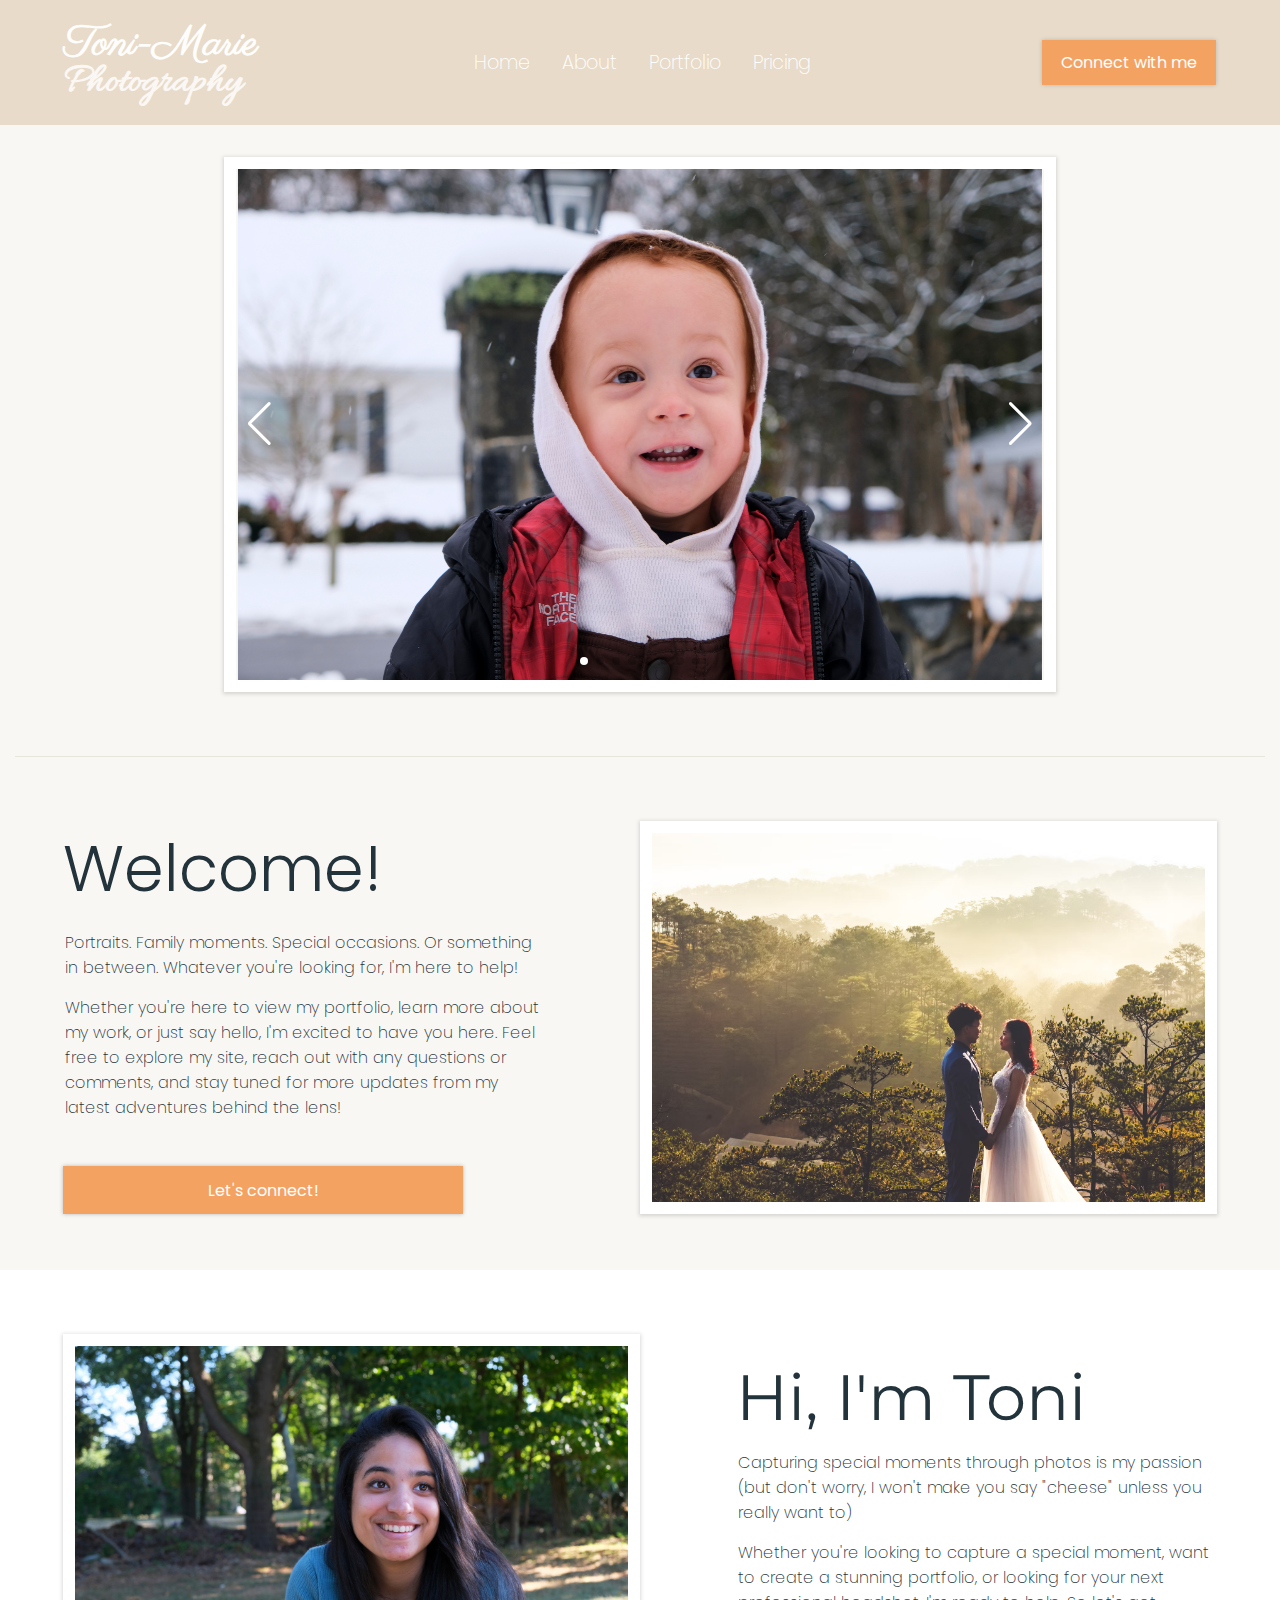
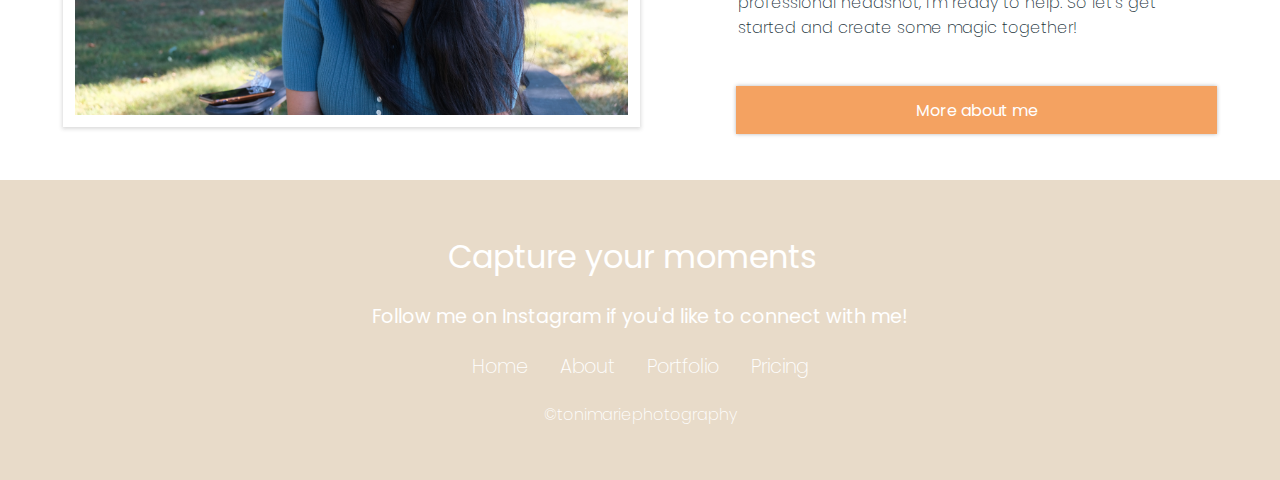
==== commit 65fc1ee4: "Fix image slider bottom spacing" ====
--- a/index.html
+++ b/index.html
@@ -30,10 +30,10 @@
           <h3 class="logo-2">Photography</h3>
         </nav>
         <ul>
-          <li><a href="">Home</a></li>
-          <li><a href="">About</a></li>
-          <li><a href="">Portfolio</a></li>
-          <li><a href="">Pricing</a></li>
+          <li><a href="index.html">Home</a></li>
+          <li><a href="about.html">About</a></li>
+          <li><a href="portfolio.html">Portfolio</a></li>
+          <li><a href="pricing.html">Pricing</a></li>
         </ul>
         <div class="connect">
           <i class="fa-brands fa-instagram"></i>
@@ -51,6 +51,7 @@
         <div class="swiper-wrapper">
           <!-- Slides -->
           <div class="swiper-slide"><img src="img/DSCF1040.jpg" alt="" /></div>
+          <div class="swiper-slide"><img src="img/DSCF1195.jpg" alt="" /></div>
           <div class="swiper-slide"><img src="img/DSCF0300.jpg" alt="" /></div>
           <div class="swiper-slide"><img src="img/DSCF0718.jpg" alt="" /></div>
           <div class="swiper-slide"><img src="img/DSCF1180.jpg" alt="" /></div>
--- a/styles.css
+++ b/styles.css
@@ -124,7 +124,7 @@
 
 .swiper {
   width: 65%;
-  height: 625px;
+  /* height: 590px; */
   border: 12px solid white;
   box-shadow: 0px 1px 4px 1px #1d1d1c29;
 }
@@ -132,6 +132,10 @@
 .swiper-slide img {
   width: 99.5%;
   margin-left: 2px;
+  height: fit-content;
+  object-fit: fill;
+  object-position: 50% 50%;
+  margin-bottom: -2rem;
 }
 
 .swiper-button-prev,
@@ -321,11 +325,6 @@
 
 /* Small Laptops */
 @media (max-width: 1360px) {
-  /* Swiper */
-  .swiper {
-    height: fit-content;
-  }
-
   /* Main */
   main .container {
     gap: 6rem;
@@ -476,18 +475,16 @@
     flex-direction: column;
     align-items: center;
     justify-content: center;
-    /* border: 1px solid red; */
+
     height: 100%;
     gap: 2rem;
     padding-top: 2.5rem;
-    /* padding-bottom: 4rem; */
   }
 
   .about-text {
     align-items: center;
     width: 500px;
     text-align: center;
-    /* height: 500px; */
   }
 
   .about .container img {
@@ -717,3 +714,26 @@
     overflow: scroll;
   }
 }
+
+/**********************/
+/**PORTFOLIO, PRICING**/
+/**********************/
+section.portfolio,
+section.pricing {
+  height: 500px;
+  display: flex;
+  align-items: center;
+}
+
+section.portfolio h1,
+section.pricing h1 {
+  text-align: center;
+  width: 100%;
+  font-size: 8rem;
+  color: #cfbda5;
+  font-family: "Parisienne", cursive;
+}
+
+/**********************/
+/******MORE ABOUT******/
+/**********************/
